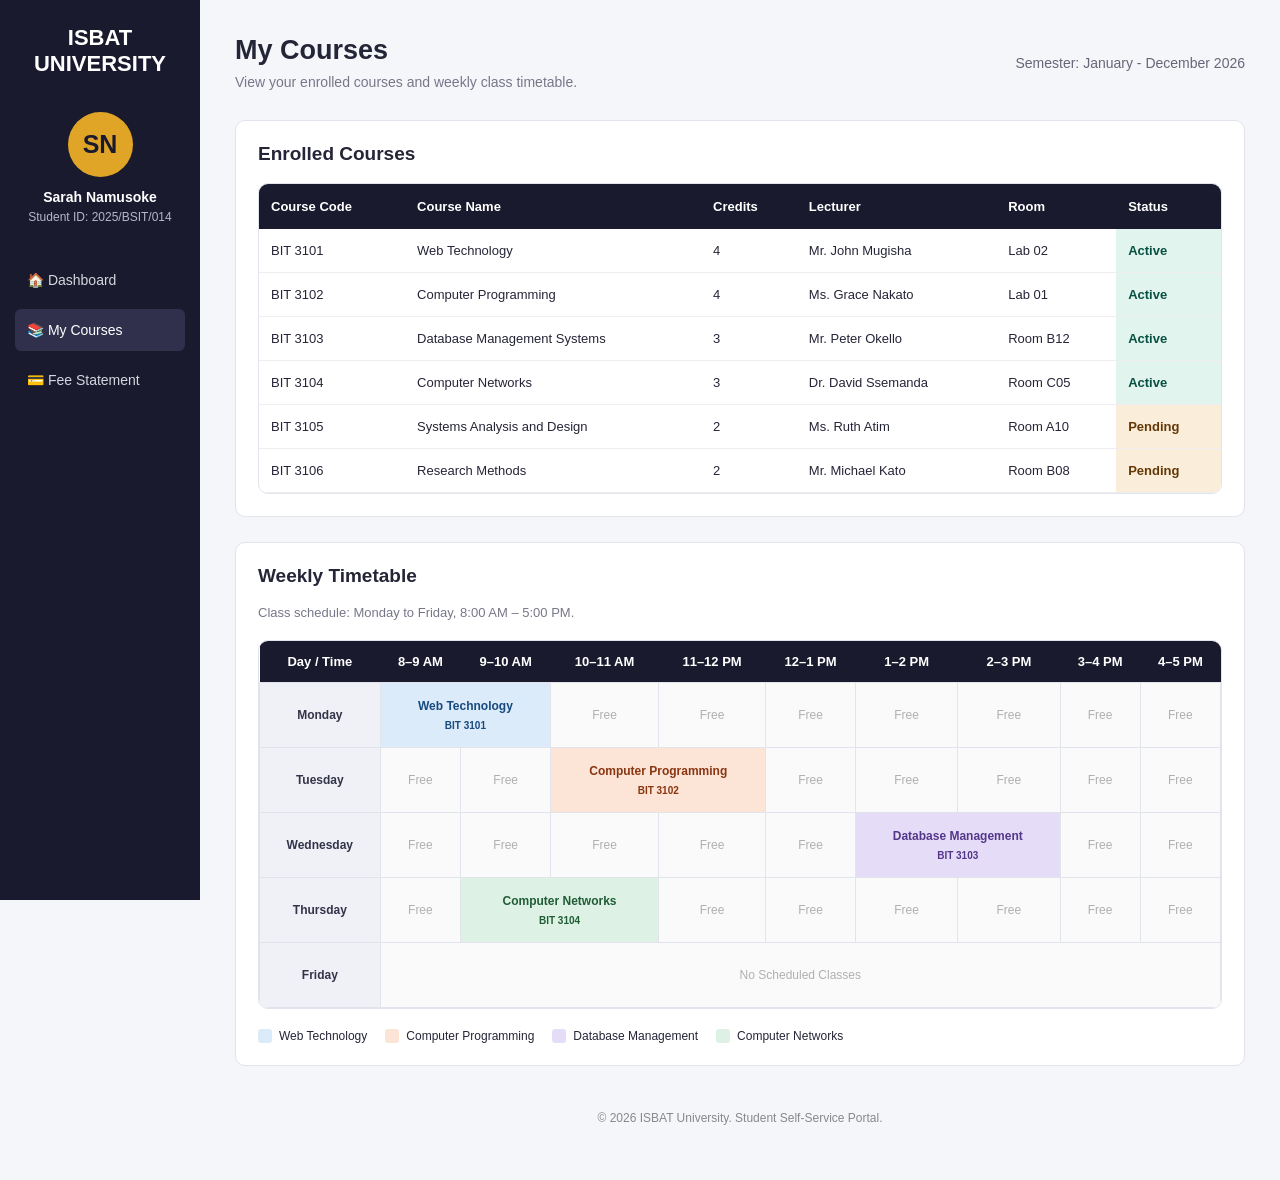
==== courses.html @ 4c88eb64 "Initial Commit" ====
<!DOCTYPE html>
<html lang="en">
<head>
    <meta charset="UTF-8">
    <meta name="viewport" content="width=device-width, initial-scale=1.0">
    <title>My Courses | ISBAT University</title>

    <!-- External CSS -->
    <link rel="stylesheet" href="portal.css">

    <!-- Internal CSS: Timetable Colours -->
    <style>
        .timetable {
            width: 100%;
            min-width: 850px;
            border-collapse: collapse;
            text-align: center;
        }

        .timetable th {
            background: #1A1A2E;
            color: white;
            text-align: center;
            padding: 13px 8px;
        }

        .timetable td {
            border: 1px solid #e2e4ec;
            height: 65px;
            text-align: center;
            font-size: 12px;
        }

        .timetable .time-column {
            background: #f0f1f6;
            font-weight: bold;
            color: #33334a;
        }

        /* Individual Course Colours */
        .webtech {
            background: #DCEBFA;
            color: #174A7E;
            font-weight: bold;
        }

        .cprog {
            background: #FCE4D6;
            color: #8A3510;
            font-weight: bold;
        }

        .database {
            background: #E5DDF7;
            color: #54368A;
            font-weight: bold;
        }

        .networking {
            background: #DDF2E4;
            color: #205C36;
            font-weight: bold;
        }

        .free-slot {
            background: #fafafa;
            color: #b0b0b0;
        }

        .course-name {
            display: block;
            font-size: 12px;
            margin-bottom: 5px;
        }

        .course-code {
            font-size: 10px;
        }

        .timetable-legend {
            display: flex;
            flex-wrap: wrap;
            gap: 18px;
            margin-top: 20px;
            font-size: 12px;
        }

        .legend-item {
            display: flex;
            align-items: center;
            gap: 7px;
        }

        .legend-color {
            width: 14px;
            height: 14px;
            border-radius: 3px;
        }
    </style>
</head>

<body>

    <!-- Sidebar -->
    <aside class="sidebar">

        <div class="logo">
            ISBAT<br>UNIVERSITY
        </div>

        <div class="student-info">
            <div class="student-avatar">SN</div>
            <h3>Sarah Namusoke</h3>
            <p>Student ID: 2025/BSIT/014</p>
        </div>

        <nav>
            <a href="dashboard.html">🏠 Dashboard</a>
            <a href="courses.html" class="active">📚 My Courses</a>
            <a href="fee-statement.html">💳 Fee Statement</a>
        </nav>

    </aside>

    <!-- Main Content -->
    <main class="main-content">

        <header class="page-header">
            <div>
                <h1>My Courses</h1>
                <p>View your enrolled courses and weekly class timetable.</p>
            </div>

            <div class="date">
                Semester: January - December 2026
            </div>
        </header>

        <!-- Enrolled Courses -->
        <section class="content-card">

            <h2 class="section-title">Enrolled Courses</h2>

            <div class="table-container">

                <table>
                    <thead>
                        <tr>
                            <th>Course Code</th>
                            <th>Course Name</th>
                            <th>Credits</th>
                            <th>Lecturer</th>
                            <th>Room</th>
                            <th>Status</th>
                        </tr>
                    </thead>

                    <tbody>

                        <tr>
                            <td>BIT 3101</td>
                            <td>Web Technology</td>
                            <td>4</td>
                            <td>Mr. John Mugisha</td>
                            <td>Lab 02</td>
                            <td style="background: #E1F5EE; color: #085041; font-weight: bold;">
                                Active
                            </td>
                        </tr>

                        <tr>
                            <td>BIT 3102</td>
                            <td>Computer Programming</td>
                            <td>4</td>
                            <td>Ms. Grace Nakato</td>
                            <td>Lab 01</td>
                            <td style="background: #E1F5EE; color: #085041; font-weight: bold;">
                                Active
                            </td>
                        </tr>

                        <tr>
                            <td>BIT 3103</td>
                            <td>Database Management Systems</td>
                            <td>3</td>
                            <td>Mr. Peter Okello</td>
                            <td>Room B12</td>
                            <td style="background: #E1F5EE; color: #085041; font-weight: bold;">
                                Active
                            </td>
                        </tr>

                        <tr>
                            <td>BIT 3104</td>
                            <td>Computer Networks</td>
                            <td>3</td>
                            <td>Dr. David Ssemanda</td>
                            <td>Room C05</td>
                            <td style="background: #E1F5EE; color: #085041; font-weight: bold;">
                                Active
                            </td>
                        </tr>

                        <tr>
                            <td>BIT 3105</td>
                            <td>Systems Analysis and Design</td>
                            <td>2</td>
                            <td>Ms. Ruth Atim</td>
                            <td>Room A10</td>
                            <td style="background: #FAEEDA; color: #633806; font-weight: bold;">
                                Pending
                            </td>
                        </tr>

                        <tr>
                            <td>BIT 3106</td>
                            <td>Research Methods</td>
                            <td>2</td>
                            <td>Mr. Michael Kato</td>
                            <td>Room B08</td>
                            <td style="background: #FAEEDA; color: #633806; font-weight: bold;">
                                Pending
                            </td>
                        </tr>

                    </tbody>
                </table>

            </div>

        </section>

        <!-- Weekly Timetable -->
        <section class="content-card">

            <h2 class="section-title">Weekly Timetable</h2>

            <p style="font-size: 13px; color: #77778a; margin-bottom: 20px;">
                Class schedule: Monday to Friday, 8:00 AM – 5:00 PM.
            </p>

            <div class="table-container">

                <table class="timetable">

                    <thead>
                        <tr>
                            <th>Day / Time</th>
                            <th>8–9 AM</th>
                            <th>9–10 AM</th>
                            <th>10–11 AM</th>
                            <th>11–12 PM</th>
                            <th>12–1 PM</th>
                            <th>1–2 PM</th>
                            <th>2–3 PM</th>
                            <th>3–4 PM</th>
                            <th>4–5 PM</th>
                        </tr>
                    </thead>

                    <tbody>

                        <!-- Monday -->
                        <tr>
                            <td class="time-column">Monday</td>

                            <td colspan="2" class="webtech">
                                <span class="course-name">Web Technology</span>
                                <span class="course-code">BIT 3101</span>
                            </td>

                            <td class="free-slot">Free</td>
                            <td class="free-slot">Free</td>
                            <td class="free-slot">Free</td>
                            <td class="free-slot">Free</td>
                            <td class="free-slot">Free</td>
                            <td class="free-slot">Free</td>
                            <td class="free-slot">Free</td>
                        </tr>

                        <!-- Tuesday -->
                        <tr>
                            <td class="time-column">Tuesday</td>

                            <td class="free-slot">Free</td>
                            <td class="free-slot">Free</td>

                            <td colspan="2" class="cprog">
                                <span class="course-name">Computer Programming</span>
                                <span class="course-code">BIT 3102</span>
                            </td>

                            <td class="free-slot">Free</td>
                            <td class="free-slot">Free</td>
                            <td class="free-slot">Free</td>
                            <td class="free-slot">Free</td>
                            <td class="free-slot">Free</td>
                        </tr>

                        <!-- Wednesday -->
                        <tr>
                            <td class="time-column">Wednesday</td>

                            <td class="free-slot">Free</td>
                            <td class="free-slot">Free</td>
                            <td class="free-slot">Free</td>
                            <td class="free-slot">Free</td>
                            <td class="free-slot">Free</td>

                            <td colspan="2" class="database">
                                <span class="course-name">Database Management</span>
                                <span class="course-code">BIT 3103</span>
                            </td>

                            <td class="free-slot">Free</td>
                            <td class="free-slot">Free</td>
                        </tr>

                        <!-- Thursday -->
                        <tr>
                            <td class="time-column">Thursday</td>

                            <td class="free-slot">Free</td>

                            <td colspan="2" class="networking">
                                <span class="course-name">Computer Networks</span>
                                <span class="course-code">BIT 3104</span>
                            </td>

                            <td class="free-slot">Free</td>
                            <td class="free-slot">Free</td>
                            <td class="free-slot">Free</td>
                            <td class="free-slot">Free</td>
                            <td class="free-slot">Free</td>
                            <td class="free-slot">Free</td>
                        </tr>

                        <!-- Friday -->
                        <tr>
                            <td class="time-column">Friday</td>

                            <td colspan="9" class="free-slot">
                                No Scheduled Classes
                            </td>
                        </tr>

                    </tbody>

                </table>

            </div>

            <!-- Timetable Legend -->
            <div class="timetable-legend">

                <div class="legend-item">
                    <span class="legend-color" style="background: #DCEBFA;"></span>
                    Web Technology
                </div>

                <div class="legend-item">
                    <span class="legend-color" style="background: #FCE4D6;"></span>
                    Computer Programming
                </div>

                <div class="legend-item">
                    <span class="legend-color" style="background: #E5DDF7;"></span>
                    Database Management
                </div>

                <div class="legend-item">
                    <span class="legend-color" style="background: #DDF2E4;"></span>
                    Computer Networks
                </div>

            </div>

        </section>

        <footer>
            &copy; 2026 ISBAT University. Student Self-Service Portal.
        </footer>

    </main>

</body>
</html>
---- portal.css ----
/* =================================
   ISBAT UNIVERSITY STUDENT PORTAL
   External Stylesheet
================================= */

* {
    margin: 0;
    padding: 0;
    box-sizing: border-box;
}

body {
    font-family: Arial, Helvetica, sans-serif;
    background: #f4f6fa;
    color: #252538;
}

/* Fixed Sidebar */
.sidebar {
    position: fixed;
    top: 0;
    left: 0;
    width: 200px;
    height: 100vh;
    background: #1A1A2E;
    color: white;
    padding: 25px 15px;
    z-index: 10;
}

.logo {
    font-size: 22px;
    font-weight: bold;
    text-align: center;
    color: #ffffff;
    margin-bottom: 35px;
}

.student-info {
    text-align: center;
    margin-bottom: 35px;
}

.student-avatar {
    width: 65px;
    height: 65px;
    border-radius: 50%;
    background: #e0a526;
    color: #1A1A2E;
    display: flex;
    align-items: center;
    justify-content: center;
    font-size: 25px;
    font-weight: bold;
    margin: 0 auto 12px;
}

.student-info h3 {
    font-size: 14px;
    margin-bottom: 5px;
}

.student-info p {
    font-size: 12px;
    color: #b7b7c9;
}

.sidebar nav a {
    display: block;
    color: #d5d5e0;
    text-decoration: none;
    padding: 13px 12px;
    margin-bottom: 8px;
    border-radius: 6px;
    font-size: 14px;
}

.sidebar nav a:hover,
.sidebar nav a.active {
    background: #30304d;
    color: #ffffff;
}

/* Main Content */
.main-content {
    margin-left: 200px;
    padding: 35px;
    min-height: 100vh;
}

.page-header {
    display: flex;
    justify-content: space-between;
    align-items: center;
    flex-wrap: wrap;
    gap: 15px;
    margin-bottom: 30px;
}

.page-header h1 {
    font-size: 27px;
    margin-bottom: 8px;
}

.page-header p {
    color: #77778a;
    font-size: 14px;
}

.date {
    color: #666678;
    font-size: 14px;
}

/* Summary Cards */
.metrics {
    display: flex;
    gap: 20px;
    flex-wrap: wrap;
    margin-bottom: 35px;
}

.metric-card {
    flex: 1;
    min-width: 180px;
    background: white;
    border: 1px solid #e2e4ec;
    border-radius: 10px;
    padding: 25px;
    box-shadow: 0 2px 8px rgba(0,0,0,0.03);
}

.metric-card h3 {
    font-size: 14px;
    color: #77778a;
    margin-bottom: 15px;
}

.metric-card .value {
    font-size: 28px;
    font-weight: bold;
    color: #1A1A2E;
}

.metric-card .description {
    font-size: 12px;
    color: #888;
    margin-top: 8px;
}

/* Section Headings */
.section-title {
    font-size: 19px;
    margin-bottom: 18px;
}

/* General Content Cards */
.content-card {
    background: white;
    border: 1px solid #e2e4ec;
    border-radius: 10px;
    padding: 22px;
    margin-bottom: 25px;
}

/* Tables */
.table-container {
    width: 100%;
    overflow-x: auto;
    background: white;
    border-radius: 10px;
    border: 1px solid #e2e4ec;
}

table {
    width: 100%;
    border-collapse: collapse;
    min-width: 750px;
}

th {
    background: #1A1A2E;
    color: white;
    padding: 15px 12px;
    text-align: left;
    font-size: 13px;
}

td {
    padding: 14px 12px;
    border-bottom: 1px solid #eeeeF2;
    font-size: 13px;
}

tr:hover td {
    background: #f8f9fc;
}

/* Course Status */
.status-badge {
    display: inline-block;
    padding: 6px 12px;
    border-radius: 15px;
    font-size: 11px;
    font-weight: bold;
}

/* Footer */
footer {
    text-align: center;
    padding: 20px;
    color: #888;
    font-size: 12px;
}

/* Responsive Design */
@media (max-width: 768px) {
    .sidebar {
        width: 160px;
        padding: 20px 10px;
    }

    .main-content {
        margin-left: 160px;
        padding: 20px 12px;
    }

    .page-header h1 {
        font-size: 21px;
    }

    .metric-card {
        min-width: 100%;
    }
}

@media (max-width: 480px) {
    .sidebar {
        width: 65px;
        padding: 15px 5px;
    }

    .logo {
        font-size: 11px;
        writing-mode: vertical-rl;
        margin: 10px auto 25px;
    }

    .student-info h3,
    .student-info p {
        display: none;
    }

    .student-avatar {
        width: 40px;
        height: 40px;
        font-size: 16px;
    }

    .sidebar nav a {
        font-size: 0;
        text-align: center;
        padding: 13px 3px;
    }

    .sidebar nav a::first-letter {
        font-size: 16px;
    }

    .main-content {
        margin-left: 65px;
        padding: 15px 10px;
    }
}
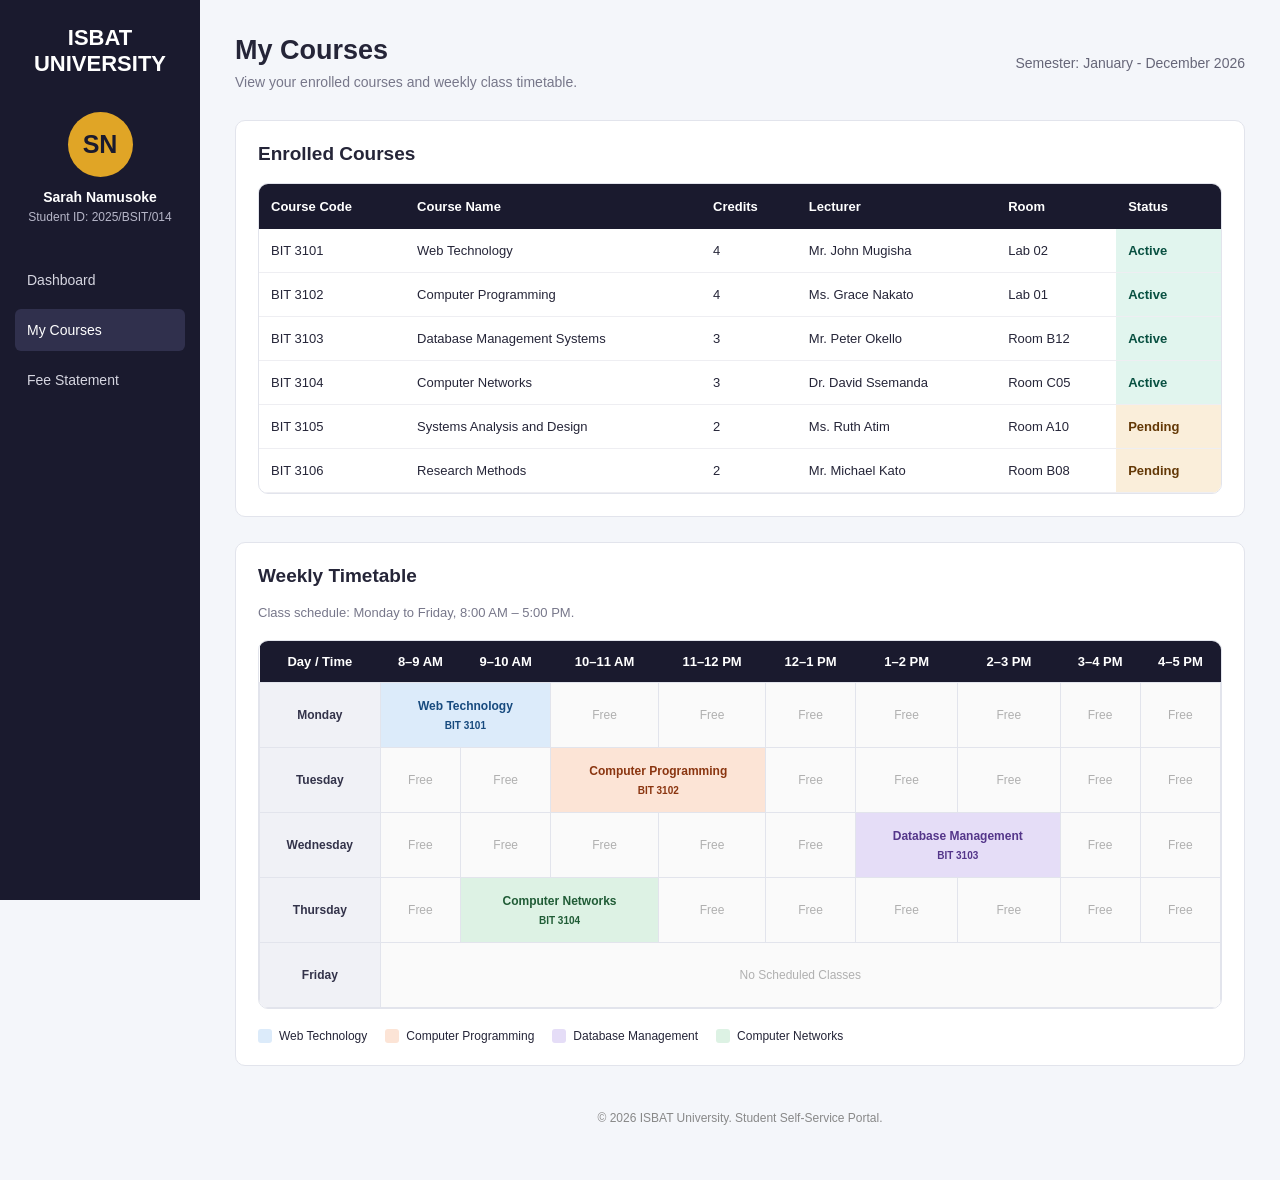
==== commit 29c418ee: "Update navigation links in courses.html" ====
--- a/courses.html
+++ b/courses.html
@@ -116,9 +116,9 @@
         </div>
 
         <nav>
-            <a href="dashboard.html">🏠 Dashboard</a>
-            <a href="courses.html" class="active">📚 My Courses</a>
-            <a href="fee-statement.html">💳 Fee Statement</a>
+            <a href="index.html"> Dashboard</a>
+            <a href="courses.html" class="active"> My Courses</a>
+            <a href="fee-statement.html"> Fee Statement</a>
         </nav>
 
     </aside>
